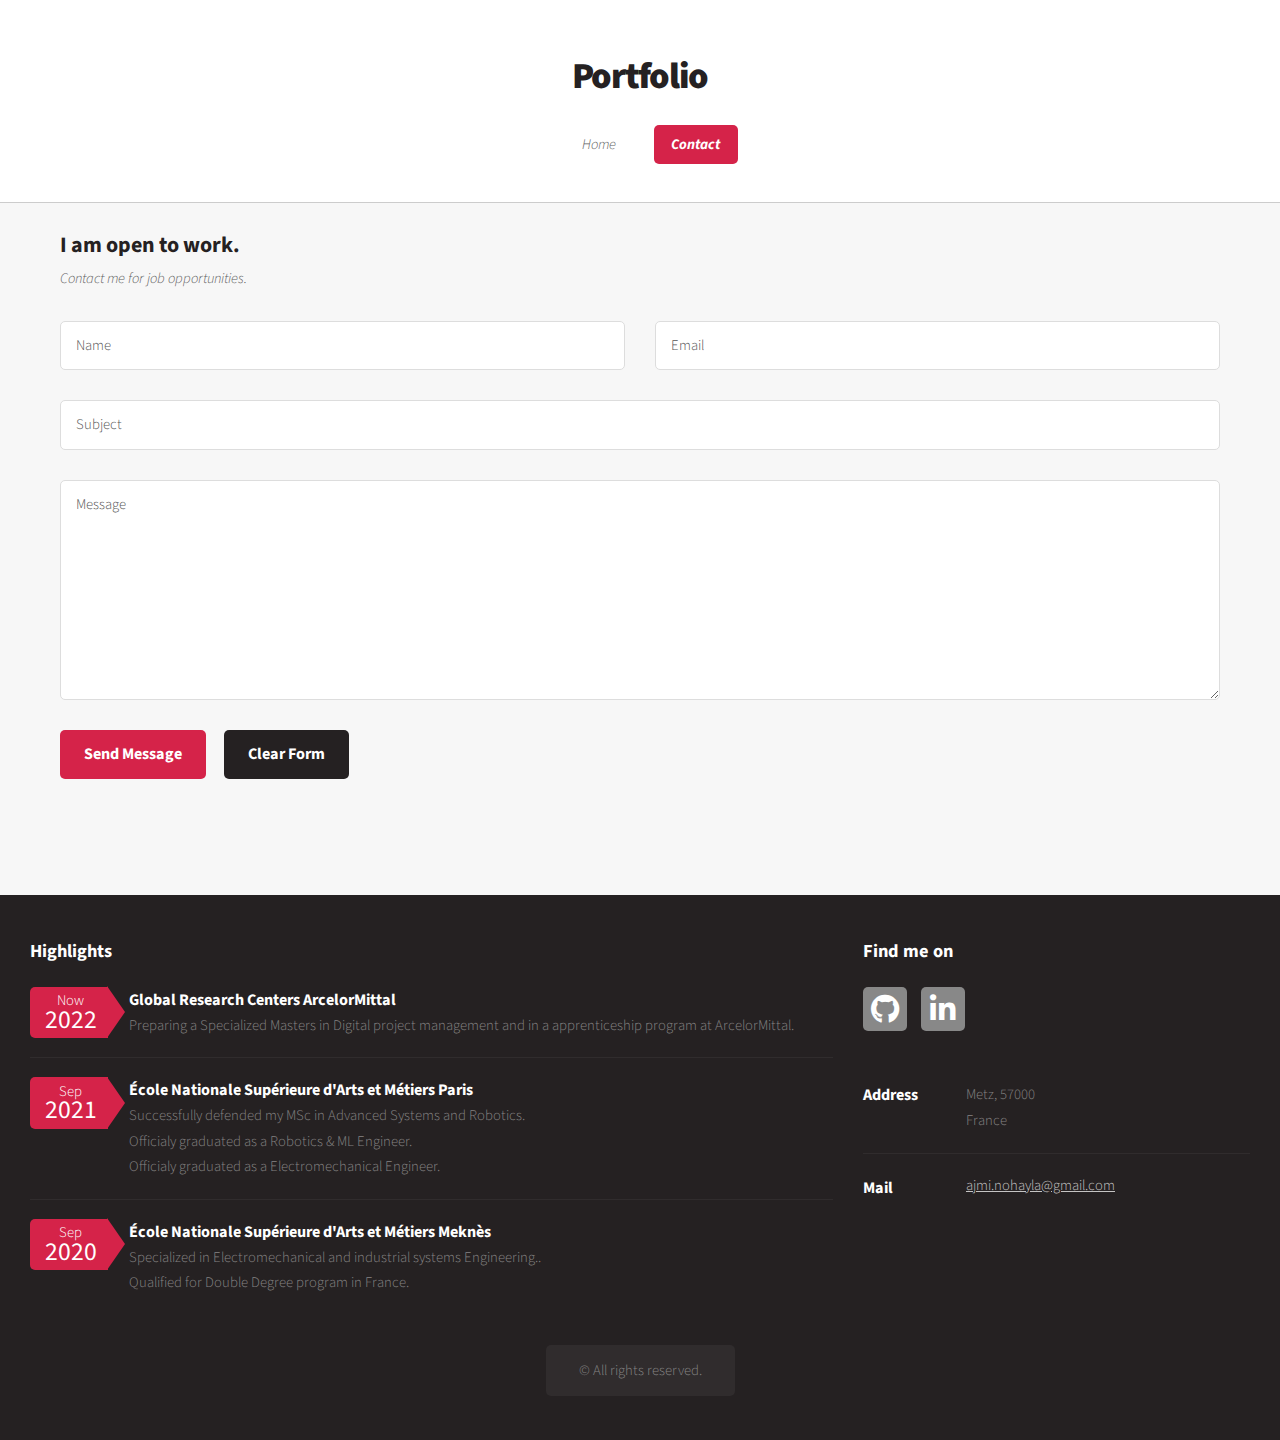
==== contact.html @ f8008d68 "Add files via upload" ====
<!DOCTYPE HTML>
<html>
	<head>
		<title>Contact</title>
		<link rel="shortcut icon" href="images/logo.png" />
		<meta charset="utf-8" />
		<meta name="viewport" content="width=device-width, initial-scale=1, user-scalable=no" />
		<link rel="stylesheet" href="assets/css/main.css" />
	</head>
	<body class="no-sidebar is-preload">
		<div id="page-wrapper">

			<!-- Header -->
				<section id="header">
					<!-- Logo -->
						<h1><a href="index.html">Portfolio</a></h1>
					<!-- Nav -->
						<nav id="nav">
							<ul>
								<li><a href="index.html">Home</a></li>
								<li class="current"><a href="contact.html">Contact</a></li>
							</ul>
						</nav>
				</section>

			<!-- Main -->
				<section id="main">
					<div class="container">
                        	<!-- Contact -->
                                <article id="contact" class="wrapper style4">
                                    <div class="container medium">
                                        <header>
                                            <h2>I am open to work.</h2>
                                            <p>Contact me for job opportunities.</p>
                                        </header>
                                        <div class="row">
                                            <div class="col-12">
                                                <form method="POST" action="https://formspree.io/f/xdobdozn" id="my-form">
                                                    <div class="row">
                                                        <div class="col-6 col-12-small">
                                                            <input type="text" name="name" id="name" placeholder="Name" />
                                                        </div>
                                                        <div class="col-6 col-12-small">
                                                            <input type="text" name="email" id="email" placeholder="Email" />
                                                        </div>
                                                        <div class="col-12">
                                                            <input type="text" name="subject" id="subject" placeholder="Subject" />
                                                        </div>
                                                        <div class="col-12">
                                                            <textarea name="message" id="message" placeholder="Message"></textarea>
                                                        </div>
                                                        <div class="col-12">
                                                            <ul class="actions">
                                                                <li><input type="submit" value="Send Message" /></li>
                                                                <li><input type="reset" value="Clear Form" class="alt" /></li>
                                                            </ul>
                                                        </div>
                                                    </div>
                                                </form>
                                            </div>
										</div>       
                                </article>
							<div id="status"></div>
					</div>
				</section>


<!-- Footer -->
				<section id="footer">
					<div class="container">
						<div class="row">
							<div class="col-8 col-12-medium">
								<section>
									<header>
										<h2>Highlights</h2>
									</header>
									<ul class="dates">
										<li>
											<span class="date">Now <strong>2022</strong></span>
											<h3><a href="https://corporate.arcelormittal.com/about/research-and-development">Global Research Centers ArcelorMittal</a></h3>
											<p>Preparing a Specialized Masters in Digital project management and in a apprenticeship program at ArcelorMittal.</p>
										</li>
										<li>
											<span class="date">Sep <strong>2021</strong></span>
											<h3><a href="https://artsetmetiers.fr/">École Nationale Supérieure d'Arts et Métiers Paris</a></h3>
											<p>Successfully defended my MSc in Advanced Systems and Robotics. <br />
												Officialy graduated as a Robotics & ML Engineer.<br />
												Officialy graduated as a Electromechanical Engineer.</p>
										</li>
										<li>
											<span class="date">Sep <strong>2020</strong></span>
											<h3><a href="http://www.ensam-umi.ac.ma/?page_id=4122">École Nationale Supérieure d'Arts et Métiers Meknès</a></h3>
											<p>Specialized in Electromechanical and industrial systems Engineering..<br />
												Qualified for Double Degree program in France.</p>
										</li>
									</ul>
								</section>
							</div>
							<div class="col-4 col-12-medium">
								<section>
									<header>
										<h2>Find me on</h2>
									</header>
									<ul class="social">
										<li><a href="https://github.com/nouhin" class="icon brands fa-github" ><span class="label">Github</span></a></li>
										<li><a href="https://www.linkedin.com/in/nohayla-ajmi/" class="icon brands fa-linkedin-in" ><span class="label">LinkedIn</span></a></li>
									</ul>
									<ul class="contact">
										<li>
											<h3>Address</h3>
											<p>
												Metz, 57000<br />
												France
											</p>
										</li>
										<li>
											<h3>Mail</h3>
											<p><a href="#">ajmi.nohayla@gmail.com</a></p>
										</li>
									</ul>
								</section>
							</div>
							<div class="col-12">

								<!-- Copyright -->
									<div id="copyright">
										<ul class="links">
											<li>&copy; All rights reserved.</li>
										</ul>
									</div>

							</div>
						</div>
					</div>
				</section>

		</div>

		<!-- Scripts -->
			<script src="assets/js/jquery.min.js"></script>
			<script src="assets/js/jquery.dropotron.min.js"></script>
			<script src="assets/js/browser.min.js"></script>
			<script src="assets/js/breakpoints.min.js"></script>
			<script src="assets/js/util.js"></script>
			<script src="assets/js/main.js"></script>

	</body>
</html>
---- assets/css/main.css ----
@import url("fontawesome-all.min.css");
@import url("https://fonts.googleapis.com/css?family=Source+Sans+Pro:300,400,700,900,300italic");

/*
	Dopetrope by HTML5 UP
	html5up.net | @ajlkn
	Free for personal and commercial use under the CCA 3.0 license (html5up.net/license)
*/

html, body, div, span, applet, object,
iframe, h1, h2, h3, h4, h5, h6, p, blockquote,
pre, a, abbr, acronym, address, big, cite,
code, del, dfn, em, img, ins, kbd, q, s, samp,
small, strike, strong, sub, sup, tt, var, b,
u, i, center, dl, dt, dd, ol, ul, li, fieldset,
form, label, legend, table, caption, tbody,
tfoot, thead, tr, th, td, article, aside,
canvas, details, embed, figure, figcaption,
footer, header, hgroup, menu, nav, output, ruby,
section, summary, time, mark, audio, video {
	margin: 0;
	padding: 0;
	border: 0;
	font-size: 100%;
	font: inherit;
	vertical-align: baseline;}

article, aside, details, figcaption, figure,
footer, header, hgroup, menu, nav, section {
	display: block;}

body {
	line-height: 1;
}

ol, ul {
	list-style: none;
}

blockquote, q {
	quotes: none;
}

	blockquote:before, blockquote:after, q:before, q:after {
		content: '';
		content: none;
	}

table {
	border-collapse: collapse;
	border-spacing: 0;
}

body {
	-webkit-text-size-adjust: none;
}

mark {
	background-color: transparent;
	color: inherit;
}

input::-moz-focus-inner {
	border: 0;
	padding: 0;
}

input, select, textarea {
	-moz-appearance: none;
	-webkit-appearance: none;
	-ms-appearance: none;
	appearance: none;
}

/* Basic */

	html {
		box-sizing: border-box;
	}

	*, *:before, *:after {
		box-sizing: inherit;
	}

	body {
		background: #252122;
		background-image: url("images/bg02.png");
	}

		body.is-preload *, body.is-preload *:before, body.is-preload *:after {
			-moz-animation: none !important;
			-webkit-animation: none !important;
			-ms-animation: none !important;
			animation: none !important;
			-moz-transition: none !important;
			-webkit-transition: none !important;
			-ms-transition: none !important;
			transition: none !important;
		}

	body, input, textarea, select {
		font-family: 'Source Sans Pro';
		font-weight: 300;
		color: #5d5d5d;
		font-size: 14pt;
		line-height: 1.75em;
	}

	strong, b {
		color: #252122;
		font-weight: 400;
	}

	i, em {
		font-style: italic;
	}

	sub {
		position: relative;
		top: 0.5em;
		font-size: 0.8em;
	}

	sup {
		position: relative;
		top: -0.5em;
		font-size: 0.8em;
	}

	blockquote {
		border-left: solid 0.75em #dddddd;
		padding: 1em 0 1em 1.5em;
		font-style: italic;
	}

	h1, h2, h3, h4, h5, h6 {
		color: #252122;
		font-weight: 700;
	}

	h1 a, h2 a, h3 a, h4 a, h5 a, h6 a {
		color: inherit;
		text-decoration: none;
	}

	h2 {
		font-size: 1.5em;
	}

	h3 {
		font-size: 1.35em;
	}

	a {
		color: #d52349;
		text-decoration: underline;
	}

		a:hover {
			text-decoration: none;
		}

	br.clear {
		clear: both;
	}

	hr {
		border: 0;
		border-top: solid 1px #dddddd;
		height: 1px;
		margin: 2em 0 2em 0;
	}

	p, ul, ol, dl, table {
		margin-bottom: 2em;
	}

/* Container */

	.container {
		margin: 0 auto;
		max-width: 100%;
		width: 70em;
	}

		@media screen and (max-width: 1680px) {

			.container {
				width: 70em;
			}

		}

		@media screen and (max-width: 1280px) {

			.container {
				width: calc(100% - 60px);
			}

		}

		@media screen and (max-width: 980px) {

			.container {
				width: calc(100% - 80px);
			}

		}

		@media screen and (max-width: 736px) {

			.container {
				width: calc(100% - 40px);
			}

		}

/* Row */

	.row {
		display: flex;
		flex-wrap: wrap;
		box-sizing: border-box;
		align-items: stretch;
	}

		.row > * {
			box-sizing: border-box;
		}

		.row.gtr-uniform > * > :last-child {
			margin-bottom: 0;
		}

		.row.aln-left {
			justify-content: flex-start;
		}

		.row.aln-center {
			justify-content: center;
		}

		.row.aln-right {
			justify-content: flex-end;
		}

		.row.aln-top {
			align-items: flex-start;
		}

		.row.aln-middle {
			align-items: center;
		}

		.row.aln-bottom {
			align-items: flex-end;
		}

		.row > .imp {
			order: -1;
		}

		.row > .col-1 {
			width: 8.33333%;
		}

		.row > .off-1 {
			margin-left: 8.33333%;
		}

		.row > .col-2 {
			width: 16.66667%;
		}

		.row > .off-2 {
			margin-left: 16.66667%;
		}

		.row > .col-3 {
			width: 25%;
		}

		.row > .off-3 {
			margin-left: 25%;
		}

		.row > .col-4 {
			width: 33.33333%;
		}

		.row > .off-4 {
			margin-left: 33.33333%;
		}

		.row > .col-5 {
			width: 41.66667%;
		}

		.row > .off-5 {
			margin-left: 41.66667%;
		}

		.row > .col-6 {
			width: 50%;
		}

		.row > .off-6 {
			margin-left: 50%;
		}

		.row > .col-7 {
			width: 58.33333%;
		}

		.row > .off-7 {
			margin-left: 58.33333%;
		}

		.row > .col-8 {
			width: 66.66667%;
		}

		.row > .off-8 {
			margin-left: 66.66667%;
		}

		.row > .col-9 {
			width: 75%;
		}

		.row > .off-9 {
			margin-left: 75%;
		}

		.row > .col-10 {
			width: 83.33333%;
		}

		.row > .off-10 {
			margin-left: 83.33333%;
		}

		.row > .col-11 {
			width: 91.66667%;
		}

		.row > .off-11 {
			margin-left: 91.66667%;
		}

		.row > .col-12 {
			width: 100%;
		}

		.row > .off-12 {
			margin-left: 100%;
		}

		.row.gtr-0 {
			margin-top: 0px;
			margin-left: 0px;
		}

			.row.gtr-0 > * {
				padding: 0px 0 0 0px;
			}

			.row.gtr-0.gtr-uniform {
				margin-top: 0px;
			}

				.row.gtr-0.gtr-uniform > * {
					padding-top: 0px;
				}

		.row.gtr-25 {
			margin-top: -12.5px;
			margin-left: -12.5px;
		}

			.row.gtr-25 > * {
				padding: 12.5px 0 0 12.5px;
			}

			.row.gtr-25.gtr-uniform {
				margin-top: -12.5px;
			}

				.row.gtr-25.gtr-uniform > * {
					padding-top: 12.5px;
				}

		.row.gtr-50 {
			margin-top: -25px;
			margin-left: -25px;
		}

			.row.gtr-50 > * {
				padding: 25px 0 0 25px;
			}

			.row.gtr-50.gtr-uniform {
				margin-top: -25px;
			}

				.row.gtr-50.gtr-uniform > * {
					padding-top: 25px;
				}

		.row {
			margin-top: -50px;
			margin-left: -50px;
		}

			.row > * {
				padding: 50px 0 0 50px;
			}

			.row.gtr-uniform {
				margin-top: -50px;
			}

				.row.gtr-uniform > * {
					padding-top: 50px;
				}

		.row.gtr-150 {
			margin-top: -75px;
			margin-left: -75px;
		}

			.row.gtr-150 > * {
				padding: 75px 0 0 75px;
			}

			.row.gtr-150.gtr-uniform {
				margin-top: -75px;
			}

				.row.gtr-150.gtr-uniform > * {
					padding-top: 75px;
				}

		.row.gtr-200 {
			margin-top: -100px;
			margin-left: -100px;
		}

			.row.gtr-200 > * {
				padding: 100px 0 0 100px;
			}

			.row.gtr-200.gtr-uniform {
				margin-top: -100px;
			}

				.row.gtr-200.gtr-uniform > * {
					padding-top: 100px;
				}

		@media screen and (max-width: 1680px) {

			.row {
				display: flex;
				flex-wrap: wrap;
				box-sizing: border-box;
				align-items: stretch;
			}

				.row > * {
					box-sizing: border-box;
				}

				.row.gtr-uniform > * > :last-child {
					margin-bottom: 0;
				}

				.row.aln-left {
					justify-content: flex-start;
				}

				.row.aln-center {
					justify-content: center;
				}

				.row.aln-right {
					justify-content: flex-end;
				}

				.row.aln-top {
					align-items: flex-start;
				}

				.row.aln-middle {
					align-items: center;
				}

				.row.aln-bottom {
					align-items: flex-end;
				}

				.row > .imp-xlarge {
					order: -1;
				}

				.row > .col-1-xlarge {
					width: 8.33333%;
				}

				.row > .off-1-xlarge {
					margin-left: 8.33333%;
				}

				.row > .col-2-xlarge {
					width: 16.66667%;
				}

				.row > .off-2-xlarge {
					margin-left: 16.66667%;
				}

				.row > .col-3-xlarge {
					width: 25%;
				}

				.row > .off-3-xlarge {
					margin-left: 25%;
				}

				.row > .col-4-xlarge {
					width: 33.33333%;
				}

				.row > .off-4-xlarge {
					margin-left: 33.33333%;
				}

				.row > .col-5-xlarge {
					width: 41.66667%;
				}

				.row > .off-5-xlarge {
					margin-left: 41.66667%;
				}

				.row > .col-6-xlarge {
					width: 50%;
				}

				.row > .off-6-xlarge {
					margin-left: 50%;
				}

				.row > .col-7-xlarge {
					width: 58.33333%;
				}

				.row > .off-7-xlarge {
					margin-left: 58.33333%;
				}

				.row > .col-8-xlarge {
					width: 66.66667%;
				}

				.row > .off-8-xlarge {
					margin-left: 66.66667%;
				}

				.row > .col-9-xlarge {
					width: 75%;
				}

				.row > .off-9-xlarge {
					margin-left: 75%;
				}

				.row > .col-10-xlarge {
					width: 83.33333%;
				}

				.row > .off-10-xlarge {
					margin-left: 83.33333%;
				}

				.row > .col-11-xlarge {
					width: 91.66667%;
				}

				.row > .off-11-xlarge {
					margin-left: 91.66667%;
				}

				.row > .col-12-xlarge {
					width: 100%;
				}

				.row > .off-12-xlarge {
					margin-left: 100%;
				}

				.row.gtr-0 {
					margin-top: 0px;
					margin-left: 0px;
				}

					.row.gtr-0 > * {
						padding: 0px 0 0 0px;
					}

					.row.gtr-0.gtr-uniform {
						margin-top: 0px;
					}

						.row.gtr-0.gtr-uniform > * {
							padding-top: 0px;
						}

				.row.gtr-25 {
					margin-top: -12.5px;
					margin-left: -12.5px;
				}

					.row.gtr-25 > * {
						padding: 12.5px 0 0 12.5px;
					}

					.row.gtr-25.gtr-uniform {
						margin-top: -12.5px;
					}

						.row.gtr-25.gtr-uniform > * {
							padding-top: 12.5px;
						}

				.row.gtr-50 {
					margin-top: -25px;
					margin-left: -25px;
				}

					.row.gtr-50 > * {
						padding: 25px 0 0 25px;
					}

					.row.gtr-50.gtr-uniform {
						margin-top: -25px;
					}

						.row.gtr-50.gtr-uniform > * {
							padding-top: 25px;
						}

				.row {
					margin-top: -50px;
					margin-left: -50px;
				}

					.row > * {
						padding: 50px 0 0 50px;
					}

					.row.gtr-uniform {
						margin-top: -50px;
					}

						.row.gtr-uniform > * {
							padding-top: 50px;
						}

				.row.gtr-150 {
					margin-top: -75px;
					margin-left: -75px;
				}

					.row.gtr-150 > * {
						padding: 75px 0 0 75px;
					}

					.row.gtr-150.gtr-uniform {
						margin-top: -75px;
					}

						.row.gtr-150.gtr-uniform > * {
							padding-top: 75px;
						}

				.row.gtr-200 {
					margin-top: -100px;
					margin-left: -100px;
				}

					.row.gtr-200 > * {
						padding: 100px 0 0 100px;
					}

					.row.gtr-200.gtr-uniform {
						margin-top: -100px;
					}

						.row.gtr-200.gtr-uniform > * {
							padding-top: 100px;
						}

		}

		@media screen and (max-width: 1280px) {

			.row {
				display: flex;
				flex-wrap: wrap;
				box-sizing: border-box;
				align-items: stretch;
			}

				.row > * {
					box-sizing: border-box;
				}

				.row.gtr-uniform > * > :last-child {
					margin-bottom: 0;
				}

				.row.aln-left {
					justify-content: flex-start;
				}

				.row.aln-center {
					justify-content: center;
				}

				.row.aln-right {
					justify-content: flex-end;
				}

				.row.aln-top {
					align-items: flex-start;
				}

				.row.aln-middle {
					align-items: center;
				}

				.row.aln-bottom {
					align-items: flex-end;
				}

				.row > .imp-large {
					order: -1;
				}

				.row > .col-1-large {
					width: 8.33333%;
				}

				.row > .off-1-large {
					margin-left: 8.33333%;
				}

				.row > .col-2-large {
					width: 16.66667%;
				}

				.row > .off-2-large {
					margin-left: 16.66667%;
				}

				.row > .col-3-large {
					width: 25%;
				}

				.row > .off-3-large {
					margin-left: 25%;
				}

				.row > .col-4-large {
					width: 33.33333%;
				}

				.row > .off-4-large {
					margin-left: 33.33333%;
				}

				.row > .col-5-large {
					width: 41.66667%;
				}

				.row > .off-5-large {
					margin-left: 41.66667%;
				}

				.row > .col-6-large {
					width: 50%;
				}

				.row > .off-6-large {
					margin-left: 50%;
				}

				.row > .col-7-large {
					width: 58.33333%;
				}

				.row > .off-7-large {
					margin-left: 58.33333%;
				}

				.row > .col-8-large {
					width: 66.66667%;
				}

				.row > .off-8-large {
					margin-left: 66.66667%;
				}

				.row > .col-9-large {
					width: 75%;
				}

				.row > .off-9-large {
					margin-left: 75%;
				}

				.row > .col-10-large {
					width: 83.33333%;
				}

				.row > .off-10-large {
					margin-left: 83.33333%;
				}

				.row > .col-11-large {
					width: 91.66667%;
				}

				.row > .off-11-large {
					margin-left: 91.66667%;
				}

				.row > .col-12-large {
					width: 100%;
				}

				.row > .off-12-large {
					margin-left: 100%;
				}

				.row.gtr-0 {
					margin-top: 0px;
					margin-left: 0px;
				}

					.row.gtr-0 > * {
						padding: 0px 0 0 0px;
					}

					.row.gtr-0.gtr-uniform {
						margin-top: 0px;
					}

						.row.gtr-0.gtr-uniform > * {
							padding-top: 0px;
						}

				.row.gtr-25 {
					margin-top: -7.5px;
					margin-left: -7.5px;
				}

					.row.gtr-25 > * {
						padding: 7.5px 0 0 7.5px;
					}

					.row.gtr-25.gtr-uniform {
						margin-top: -7.5px;
					}

						.row.gtr-25.gtr-uniform > * {
							padding-top: 7.5px;
						}

				.row.gtr-50 {
					margin-top: -15px;
					margin-left: -15px;
				}

					.row.gtr-50 > * {
						padding: 15px 0 0 15px;
					}

					.row.gtr-50.gtr-uniform {
						margin-top: -15px;
					}

						.row.gtr-50.gtr-uniform > * {
							padding-top: 15px;
						}

				.row {
					margin-top: -30px;
					margin-left: -30px;
				}

					.row > * {
						padding: 30px 0 0 30px;
					}

					.row.gtr-uniform {
						margin-top: -30px;
					}

						.row.gtr-uniform > * {
							padding-top: 30px;
						}

				.row.gtr-150 {
					margin-top: -45px;
					margin-left: -45px;
				}

					.row.gtr-150 > * {
						padding: 45px 0 0 45px;
					}

					.row.gtr-150.gtr-uniform {
						margin-top: -45px;
					}

						.row.gtr-150.gtr-uniform > * {
							padding-top: 45px;
						}

				.row.gtr-200 {
					margin-top: -60px;
					margin-left: -60px;
				}

					.row.gtr-200 > * {
						padding: 60px 0 0 60px;
					}

					.row.gtr-200.gtr-uniform {
						margin-top: -60px;
					}

						.row.gtr-200.gtr-uniform > * {
							padding-top: 60px;
						}

		}

		@media screen and (max-width: 980px) {

			.row {
				display: flex;
				flex-wrap: wrap;
				box-sizing: border-box;
				align-items: stretch;
			}

				.row > * {
					box-sizing: border-box;
				}

				.row.gtr-uniform > * > :last-child {
					margin-bottom: 0;
				}

				.row.aln-left {
					justify-content: flex-start;
				}

				.row.aln-center {
					justify-content: center;
				}

				.row.aln-right {
					justify-content: flex-end;
				}

				.row.aln-top {
					align-items: flex-start;
				}

				.row.aln-middle {
					align-items: center;
				}

				.row.aln-bottom {
					align-items: flex-end;
				}

				.row > .imp-medium {
					order: -1;
				}

				.row > .col-1-medium {
					width: 8.33333%;
				}

				.row > .off-1-medium {
					margin-left: 8.33333%;
				}

				.row > .col-2-medium {
					width: 16.66667%;
				}

				.row > .off-2-medium {
					margin-left: 16.66667%;
				}

				.row > .col-3-medium {
					width: 25%;
				}

				.row > .off-3-medium {
					margin-left: 25%;
				}

				.row > .col-4-medium {
					width: 33.33333%;
				}

				.row > .off-4-medium {
					margin-left: 33.33333%;
				}

				.row > .col-5-medium {
					width: 41.66667%;
				}

				.row > .off-5-medium {
					margin-left: 41.66667%;
				}

				.row > .col-6-medium {
					width: 50%;
				}

				.row > .off-6-medium {
					margin-left: 50%;
				}

				.row > .col-7-medium {
					width: 58.33333%;
				}

				.row > .off-7-medium {
					margin-left: 58.33333%;
				}

				.row > .col-8-medium {
					width: 66.66667%;
				}

				.row > .off-8-medium {
					margin-left: 66.66667%;
				}

				.row > .col-9-medium {
					width: 75%;
				}

				.row > .off-9-medium {
					margin-left: 75%;
				}

				.row > .col-10-medium {
					width: 83.33333%;
				}

				.row > .off-10-medium {
					margin-left: 83.33333%;
				}

				.row > .col-11-medium {
					width: 91.66667%;
				}

				.row > .off-11-medium {
					margin-left: 91.66667%;
				}

				.row > .col-12-medium {
					width: 100%;
				}

				.row > .off-12-medium {
					margin-left: 100%;
				}

				.row.gtr-0 {
					margin-top: 0px;
					margin-left: 0px;
				}

					.row.gtr-0 > * {
						padding: 0px 0 0 0px;
					}

					.row.gtr-0.gtr-uniform {
						margin-top: 0px;
					}

						.row.gtr-0.gtr-uniform > * {
							padding-top: 0px;
						}

				.row.gtr-25 {
					margin-top: -10px;
					margin-left: -10px;
				}

					.row.gtr-25 > * {
						padding: 10px 0 0 10px;
					}

					.row.gtr-25.gtr-uniform {
						margin-top: -10px;
					}

						.row.gtr-25.gtr-uniform > * {
							padding-top: 10px;
						}

				.row.gtr-50 {
					margin-top: -20px;
					margin-left: -20px;
				}

					.row.gtr-50 > * {
						padding: 20px 0 0 20px;
					}

					.row.gtr-50.gtr-uniform {
						margin-top: -20px;
					}

						.row.gtr-50.gtr-uniform > * {
							padding-top: 20px;
						}

				.row {
					margin-top: -40px;
					margin-left: -40px;
				}

					.row > * {
						padding: 40px 0 0 40px;
					}

					.row.gtr-uniform {
						margin-top: -40px;
					}

						.row.gtr-uniform > * {
							padding-top: 40px;
						}

				.row.gtr-150 {
					margin-top: -60px;
					margin-left: -60px;
				}

					.row.gtr-150 > * {
						padding: 60px 0 0 60px;
					}

					.row.gtr-150.gtr-uniform {
						margin-top: -60px;
					}

						.row.gtr-150.gtr-uniform > * {
							padding-top: 60px;
						}

				.row.gtr-200 {
					margin-top: -80px;
					margin-left: -80px;
				}

					.row.gtr-200 > * {
						padding: 80px 0 0 80px;
					}

					.row.gtr-200.gtr-uniform {
						margin-top: -80px;
					}

						.row.gtr-200.gtr-uniform > * {
							padding-top: 80px;
						}

		}

		@media screen and (max-width: 736px) {

			.row {
				display: flex;
				flex-wrap: wrap;
				box-sizing: border-box;
				align-items: stretch;
			}

				.row > * {
					box-sizing: border-box;
				}

				.row.gtr-uniform > * > :last-child {
					margin-bottom: 0;
				}

				.row.aln-left {
					justify-content: flex-start;
				}

				.row.aln-center {
					justify-content: center;
				}

				.row.aln-right {
					justify-content: flex-end;
				}

				.row.aln-top {
					align-items: flex-start;
				}

				.row.aln-middle {
					align-items: center;
				}

				.row.aln-bottom {
					align-items: flex-end;
				}

				.row > .imp-small {
					order: -1;
				}

				.row > .col-1-small {
					width: 8.33333%;
				}

				.row > .off-1-small {
					margin-left: 8.33333%;
				}

				.row > .col-2-small {
					width: 16.66667%;
				}

				.row > .off-2-small {
					margin-left: 16.66667%;
				}

				.row > .col-3-small {
					width: 25%;
				}

				.row > .off-3-small {
					margin-left: 25%;
				}

				.row > .col-4-small {
					width: 33.33333%;
				}

				.row > .off-4-small {
					margin-left: 33.33333%;
				}

				.row > .col-5-small {
					width: 41.66667%;
				}

				.row > .off-5-small {
					margin-left: 41.66667%;
				}

				.row > .col-6-small {
					width: 50%;
				}

				.row > .off-6-small {
					margin-left: 50%;
				}

				.row > .col-7-small {
					width: 58.33333%;
				}

				.row > .off-7-small {
					margin-left: 58.33333%;
				}

				.row > .col-8-small {
					width: 66.66667%;
				}

				.row > .off-8-small {
					margin-left: 66.66667%;
				}

				.row > .col-9-small {
					width: 75%;
				}

				.row > .off-9-small {
					margin-left: 75%;
				}

				.row > .col-10-small {
					width: 83.33333%;
				}

				.row > .off-10-small {
					margin-left: 83.33333%;
				}

				.row > .col-11-small {
					width: 91.66667%;
				}

				.row > .off-11-small {
					margin-left: 91.66667%;
				}

				.row > .col-12-small {
					width: 100%;
				}

				.row > .off-12-small {
					margin-left: 100%;
				}

				.row.gtr-0 {
					margin-top: 0px;
					margin-left: 0px;
				}

					.row.gtr-0 > * {
						padding: 0px 0 0 0px;
					}

					.row.gtr-0.gtr-uniform {
						margin-top: 0px;
					}

						.row.gtr-0.gtr-uniform > * {
							padding-top: 0px;
						}

				.row.gtr-25 {
					margin-top: -5px;
					margin-left: -5px;
				}

					.row.gtr-25 > * {
						padding: 5px 0 0 5px;
					}

					.row.gtr-25.gtr-uniform {
						margin-top: -5px;
					}

						.row.gtr-25.gtr-uniform > * {
							padding-top: 5px;
						}

				.row.gtr-50 {
					margin-top: -10px;
					margin-left: -10px;
				}

					.row.gtr-50 > * {
						padding: 10px 0 0 10px;
					}

					.row.gtr-50.gtr-uniform {
						margin-top: -10px;
					}

						.row.gtr-50.gtr-uniform > * {
							padding-top: 10px;
						}

				.row {
					margin-top: -20px;
					margin-left: -20px;
				}

					.row > * {
						padding: 20px 0 0 20px;
					}

					.row.gtr-uniform {
						margin-top: -20px;
					}

						.row.gtr-uniform > * {
							padding-top: 20px;
						}

				.row.gtr-150 {
					margin-top: -30px;
					margin-left: -30px;
				}

					.row.gtr-150 > * {
						padding: 30px 0 0 30px;
					}

					.row.gtr-150.gtr-uniform {
						margin-top: -30px;
					}

						.row.gtr-150.gtr-uniform > * {
							padding-top: 30px;
						}

				.row.gtr-200 {
					margin-top: -40px;
					margin-left: -40px;
				}

					.row.gtr-200 > * {
						padding: 40px 0 0 40px;
					}

					.row.gtr-200.gtr-uniform {
						margin-top: -40px;
					}

						.row.gtr-200.gtr-uniform > * {
							padding-top: 40px;
						}

		}

/* Form */

	form label {
		display: block;
		color: #252122;
		font-weight: 400;
		margin: 0 0 0.5em 0;
	}

	form input[type=text],
	form input[type=email],
	form input[type=password],
	form select,
	form textarea {
		-webkit-appearance: none;
		display: block;
		border: 0;
		padding: 0.75em 1em;
		font-size: 1em;
		border-radius: 5px;
		border: solid 1px #dddddd;
		background: #fff;
		width: 100%;
	}

		form input[type=text]:focus,
		form input[type=email]:focus,
		form input[type=password]:focus,
		form select:focus,
		form textarea:focus {
			box-shadow: inset 0px 0px 1px 1px #43bff0;
		}

	form textarea {
		height: 15em;
	}

	form ::-webkit-input-placeholder {
		color: #555 !important;
	}

	form :-moz-placeholder {
		color: #555 !important;
	}

	form ::-moz-placeholder {
		color: #555 !important;
	}

	form :-ms-input-placeholder {
		color: #555 !important;
	}

	form ::-moz-focus-inner {
		border: 0;
	}

/* Tables */

	table {
		width: 100%;
	}

		table tr {
			border-top: solid 1px #dddddd;
		}

			table tr:first-child {
				border-top: 0;
			}

		table td {
			padding: 0.5em 1em 0.5em 1em;
		}

		table th {
			text-align: left;
			padding: 0.5em 1em 0.5em 1em;
			font-weight: 700;
			margin: 0 0 1em 0;
		}

		table thead {
			border-bottom: solid 2px #dddddd;
		}

/* Section/Article */

	section, article {
		margin-bottom: 2.5em;
	}

		section > :last-child, section:last-child, article > :last-child, article:last-child {
			margin-bottom: 0;
		}

	header {
		margin: 0 0 1.5em 0;
	}

		header > p {
			display: block;
			font-style: italic;
			margin: 0.5em 0 0 0;
			padding-bottom: 0.5em;
		}

		header.major {
			position: relative;
			text-align: center;
			border-top: solid 1px #ccc;
			top: 1em;
			margin: 0 0 3em 0;
		}

			header.major h2 {
				background: #fff;
				position: relative;
				top: -0.65em;
				display: inline;
				margin: 0;
				padding: 0 1em 0 1em;
			}

	footer {
		margin: 2.25em 0 0 0;
	}

/* Box */

	.box {
		background: #ffffff;
		border-bottom: solid 1px #ccc;
		padding: 2.75em 1.75em 2.75em 1.75em;
	}

		.box .image.featured {
			position: relative;
			width: auto;
			left: 1.75em;
			top: 1.75em;
			margin: -4.5em 0 4.25em -3.5em;
		}

		.box.post header {
			padding-top: 1em;
			margin: 0 0 2em 0;
		}

		.box.post h2 {
			font-size: 2.5em;
			letter-spacing: -0.015em;
		}

		.box.post header > p {
			margin-top: 1.25em;
			font-size: 1.25em;
		}

		.box footer ul.actions {
			margin-bottom: 0;
		}

/* Button */

	input[type="button"],
	input[type="submit"],
	input[type="reset"],
	button,
	.button {
		-webkit-appearance: none;
		display: inline-block;
		text-decoration: none;
		cursor: pointer;
		border: 0;
		border-radius: 5px;
		background: #d52349;
		color: #fff !important;
		font-weight: 700;
		outline: 0;
		font-size: 1.1em;
		padding: 0.65em 1.5em 0.65em 1.5em;
		text-align: center;
		-moz-transition: background-color .25s ease-in-out;
		-webkit-transition: background-color .25s ease-in-out;
		-ms-transition: background-color .25s ease-in-out;
		transition: background-color .25s ease-in-out;
	}

		input[type="button"]:hover,
		input[type="submit"]:hover,
		input[type="reset"]:hover,
		button:hover,
		.button:hover {
			background: #e53359;
		}

		input[type="button"]:active,
		input[type="submit"]:active,
		input[type="reset"]:active,
		button:active,
		.button:active {
			background: #c51349;
		}

		input[type="button"].alt,
		input[type="submit"].alt,
		input[type="reset"].alt,
		button.alt,
		.button.alt {
			background: #252122;
		}

			input[type="button"].alt:hover,
			input[type="submit"].alt:hover,
			input[type="reset"].alt:hover,
			button.alt:hover,
			.button.alt:hover {
				background: #353132;
			}

			input[type="button"].alt:active,
			input[type="submit"].alt:active,
			input[type="reset"].alt:active,
			button.alt:active,
			.button.alt:active {
				background: #151112;
			}

		input[type="button"].icon:before,
		input[type="submit"].icon:before,
		input[type="reset"].icon:before,
		button.icon:before,
		.button.icon:before {
			opacity: 0.35;
			position: relative;
			top: 0.05em;
			margin-right: 0.75em;
		}

		input[type="button"].large,
		input[type="submit"].large,
		input[type="reset"].large,
		button.large,
		.button.large {
			font-size: 1.5em;
			padding: 0.75em 1.5em 0.75em 1.5em;
		}

/* Image */

	.image {
		display: inline-block;
		outline: 0;
	}

		.image img {
			display: block;
			width: 100%;
		}

		.image.centered {
			display: block;
			margin: 0 0 2em 0;
		}

			.image.centered img {
				margin: 0 auto;
				width: auto;
			}

		.image.featured {
			display: block;
			width: 100%;
			margin: 0 0 2em 0;
		}

		.image.left {
			float: left;
			margin: 0 2em 2em 0;
		}

/* List */

	ul {
		list-style: disc;
		padding-left: 1em;
	}

		ul li {
			padding-left: 0.5em;
		}

	ol {
		list-style: decimal;
		padding-left: 1.25em;
	}

		ol li {
			padding-left: 0.25em;
		}

/* Actions */

	ul.actions {
		list-style: none;
		padding-left: 0;
	}

		ul.actions li {
			display: inline-block;
			margin-left: 1em;
			padding-left: 0;
		}

			ul.actions li:first-child {
				margin-left: 0;
			}

/* Links */

	ul.links {
		list-style: none;
		padding-left: 0;
	}

		ul.links li {
			display: inline-block;
			border-left: solid 1px rgba(255, 255, 255, 0.05);
			padding: 0 0 0 1em;
			margin: 0 0 0 1em;
		}

			ul.links li:first-child {
				border-left: 0;
				padding-left: 0;
				margin-left: 0;
			}

/* Contact */

	ul.contact {
		list-style: none;
		padding-left: 0;
	}

		ul.contact li {
			position: relative;
			border-top: solid 1px #ddd;
			padding: 1.3em 0 1.3em 7em;
		}

			ul.contact li h3 {
				position: absolute;
				left: 0;
				top: 1.3em;
				font-size: 1.1em;
			}

			ul.contact li p {
				margin: 0;
			}

			ul.contact li:first-child {
				padding-top: 0;
				border-top: 0;
			}

				ul.contact li:first-child h3 {
					top: 0;
				}

/* Dates */

	ul.dates {
		list-style: none;
		padding-left: 0;
	}

		ul.dates li {
			position: relative;
			border-top: solid 1px #ddd;
			padding: 1.3em 0 1.3em 6.75em;
		}

		ul.dates .date {
			display: block;
			position: absolute;
			left: 0;
			top: 1.3em;
			background-color: #d52349;
			height: 3.5em;
			text-align: center;
			color: #fff;
			line-height: 1em;
			border-top-left-radius: 5px;
			border-bottom-left-radius: 5px;
			padding: 0.5em 0.75em 0 1em;
		}

			ul.dates .date:after {
				content: '';
				position: absolute;
				bottom: 0;
				right: -1.2em;
				border-left: solid 1.25em #d52349;
				border-top: solid 1.8em transparent;
				border-bottom: solid 1.8em transparent;
			}

			ul.dates .date strong {
				display: block;
				font-size: 1.75em;
				padding-top: 0.15em;
			}

		ul.dates h3 {
			font-size: 1.1em;
		}

		ul.dates p {
			margin: 0;
		}

		ul.dates li:first-child {
			border-top: 0;
			padding-top: 0;
		}

			ul.dates li:first-child .date {
				top: 0;
			}

/* Divided */

	ul.divided {
		list-style: none;
		padding-left: 0;
	}

		ul.divided li {
			border-top: solid 1px #ddd;
			padding: 1em 0 1em 0;
		}

			ul.divided li:first-child {
				border-top: 0;
				padding-top: 0;
			}

/* Social */

	ul.social {
		list-style: none;
		padding-left: 0;
		overflow: hidden;
		cursor: default;
		margin: 0 0 3.25em 0;
	}

		ul.social li {
			display: inline-block;
			padding-left: 0;
			margin-left: 0.75em;
		}

			ul.social li:first-child {
				margin-left: 0;
			}

			ul.social li a {
				display: inline-block;
				width: 3em;
				height: 3em;
				text-align: center;
				border-radius: 5px;
				background: #888;
				-moz-transition: background-color .25s ease-in-out;
				-webkit-transition: background-color .25s ease-in-out;
				-ms-transition: background-color .25s ease-in-out;
				transition: background-color .25s ease-in-out;
			}

				ul.social li a:before {
					color: #fff;
					font-size: 2em;
					line-height: 1.5em;
				}

				ul.social li a.fa-facebook {
					background: #3c5a98;
				}

					ul.social li a.fa-facebook:hover {
						background: #4c6aa8;
					}

				ul.social li a.fa-twitter {
					background: #2daae4;
				}

					ul.social li a.fa-twitter:hover {
						background: #3dbaf4;
					}

				ul.social li a.fa-dribbble {
					background: #c4376b;
				}

					ul.social li a.fa-dribbble:hover {
						background: #d4477b;
					}

				ul.social li a.fa-linkedin {
					background: #006599;
				}

					ul.social li a.fa-linkedin:hover {
						background: #1075a9;
					}

				ul.social li a.fa-tumblr {
					background: #2b4661;
				}

					ul.social li a.fa-tumblr:hover {
						background: #3b5671;
					}

				ul.social li a.fa-google-plus {
					background: #da2713;
				}

					ul.social li a.fa-google-plus:hover {
						background: #ea3723;
					}

/* Icons */

	.icon {
		text-decoration: none;
		position: relative;
		text-decoration: none;
	}

		.icon:before {
			-moz-osx-font-smoothing: grayscale;
			-webkit-font-smoothing: antialiased;
			display: inline-block;
			font-style: normal;
			font-variant: normal;
			text-rendering: auto;
			line-height: 1;
			text-transform: none !important;
			font-family: 'Font Awesome 5 Free';
			font-weight: 400;
		}

		.icon.solid:before {
			font-weight: 900;
		}

		.icon.brands:before {
			font-family: 'Font Awesome 5 Brands';
		}

		.icon:before {
			line-height: inherit;
		}

		.icon > .label {
			display: none;
		}

		.icon.featured {
			position: relative;
			display: inline-block;
			background-color: #d52349;
			width: 9em;
			padding: 1.75em 0 0.75em 0;
			border-top-left-radius: 5px;
			border-top-right-radius: 5px;
			margin: 0 0 4.5em 0;
			cursor: default;
		}

			.icon.featured:before {
				font-size: 4.5em;
				line-height: 1em;
				color: #fff;
			}

			.icon.featured:after {
				content: '';
				position: absolute;
				bottom: -1.95em;
				left: 0;
				border-top: solid 2em #d52349;
				border-left: solid 4.5em transparent;
				border-right: solid 4.5em transparent;
			}

			.icon.featured.alt {
				background-color: #252122;
			}

				.icon.featured.alt:after {
					border-top-color: #252122;
				}

			.icon.featured.alt2 {
				background-color: #827a7c;
			}

				.icon.featured.alt2:after {
					border-top-color: #827a7c;
				}

/* Page Wrapper */

	#page-wrapper > section {
		margin-bottom: 0;
	}

/* Header */

	#header {
		position: relative;
		background: #ffffff;
		border-bottom: solid 1px #ccc;
		padding: 5em 0 4em 0;
		text-align: center;
	}

		#header h1 {
			color: #252122;
			font-weight: 900;
			font-size: 2.5em;
			letter-spacing: -0.035em;
			line-height: 1;
		}

/* Nav */

	#nav {
		margin: 2.5em 0 0 0;
	}

		#nav > ul {
			margin: 0;
		}

			#nav > ul > li {
				display: inline-block;
				font-style: italic;
				margin: 0 0.35em 0 0.35em;
			}

				#nav > ul > li > ul {
					display: none;
				}

				#nav > ul > li > a {
					border-radius: 5px;
					color: #5d5d5d;
					text-decoration: none;
					padding: 0.6em 1.2em 0.6em 1.2em;
					-moz-transition: background-color .25s ease-in-out;
					-webkit-transition: background-color .25s ease-in-out;
					-ms-transition: background-color .25s ease-in-out;
					transition: background-color .25s ease-in-out;
					outline: 0;
				}

				#nav > ul > li:hover > a, #nav > ul > li.active > a {
					background: #f3f3f3;
				}

				#nav > ul > li.current > a {
					background: #d52349;
					color: #fff !important;
					font-weight: 700;
				}

	.dropotron {
		border-radius: 5px;
		background-color: #252122;
		background-color: rgba(34, 30, 31, 0.98);
		padding: 1.25em 1.5em 1.25em 1.5em;
		font-style: italic;
		min-width: 13em;
		box-shadow: 0px 8px 15px 0px rgba(0, 0, 0, 0.5);
		text-align: left;
		margin-top: -1.25em;
		margin-left: -1px;
		list-style: none;
	}

		.dropotron a, .dropotron span {
			color: #aaa;
			text-decoration: none;
			-moz-transition: color .25s ease-in-out;
			-webkit-transition: color .25s ease-in-out;
			-ms-transition: color .25s ease-in-out;
			transition: color .25s ease-in-out;
		}

		.dropotron li {
			padding: 0.25em 0 0.25em 0;
		}

			.dropotron li:hover > a, .dropotron li:hover > span {
				color: #fff;
			}

		.dropotron.level-0 {
			margin-top: 2em;
		}

			.dropotron.level-0:before {
				content: '';
				display: block;
				position: absolute;
				left: 50%;
				margin-left: -10px;
				top: -9px;
				border-left: solid 10px transparent;
				border-right: solid 10px transparent;
				border-bottom: solid 10px #252122;
				border-bottom-color: rgba(34, 30, 31, 0.98);
			}

/* Banner */

	#banner {
		background: #293241 url("../../images/pic01.png");
		background-position: center center;
		background-size: auto 100%;
		background-repeat: no-repeat;
		text-align: right;
		position: relative;
		padding: 9em 0;
		margin: 4em 0 0 0;
	}

		#banner header {
			background-color: rgba(34, 30, 31, 0.98);
			display: inline-block;
			padding: 2em 5em;
			border-radius: 5px;
		}

			#banner header h2 {
				color: #fff;
				font-weight: 700;
				text-align: left;
				font-size: 2.5em;
				margin: 0 0 0.65em 0;
			}

			#banner header p {
				color: #B0B6B2;
				padding: 0;
				font-style: normal;
				text-align: left;
				margin: 0;
				font-size: 1.5em;
			}

/* Intro */

	#intro {
		text-align: center;
		overflow: hidden;
	}

		#intro section {
			margin: 3em 0;
			padding: 2.5em 0;
		}

		#intro h2 {
			font-size: 1.75em;
		}

		#intro p {
			margin: 0;
		}

		#intro .middle {
			position: relative;
			z-index: 1;
		}

			#intro .middle:before {
				content: '';
				width: 32px;
				height: 100%;
				position: absolute;
				left: -24px;
				top: 0;
				display: block;
				z-index: -1;
				box-shadow: 32px 0 0 0 #fff, 0 -32px 0 0 #fff, 0 32px 0 0 #fff, 32px 32px 0 0 #fff, 32px -32px 0 0 #fff, 0 0 32px 0 rgba(0, 0, 0, 0.15);
			}

			#intro .middle:after {
				content: '';
				width: 32px;
				height: 100%;
				position: absolute;
				right: -24px;
				top: 0;
				display: block;
				z-index: -1;
				box-shadow: -32px 0 0 0 #fff, 0 -32px 0 0 #fff, 0 32px 0 0 #fff, -32px 32px 0 0 #fff, -32px -32px 0 0 #fff, 0 0 32px 0 rgba(0, 0, 0, 0.15);
			}

		#intro .button {
			min-width: 12em;
		}

		#intro footer {
			margin: 0;
		}

/* Main */

	#main {
		position: relative;
		background: #f7f7f7 url("images/bg02.png");
		padding: 4em 0 4em 0;
	}

		#main:before {
			content: '';
			position: absolute;
			top: 0;
			left: 0;
			width: 100%;
			background: url("images/bg01.png");
			background-size: 100% 100%;
			z-index: 0;
			opacity: 0.1;
		}

		#main .major h2 {
			background: #f7f7f7 url("images/bg02.png");
		}

/* Footer */

	#footer {
		position: relative;
		color: #858484;
		padding: 4em 0;
	}

		#footer:before {
			content: '';
			position: absolute;
			top: 0;
			left: 0;
			width: 100%;
			background: url("images/bg01.png");
			background-size: 100% 100%;
			z-index: 0;
			opacity: 0.5;
		}

		#footer a {
			color: #c5c4c4;
		}

		#footer h2, #footer h3, #footer h4, #footer h5, #footer h6, #footer strong, #footer b {
			color: #fff;
		}

			#footer h2 a, #footer h3 a, #footer h4 a, #footer h5 a, #footer h6 a, #footer strong a, #footer b a {
				color: inherit;
			}

		#footer ul.contact li,
		#footer ul.dates li,
		#footer ul.divided li {
			border-top-color: #353434;
			border-top-color: rgba(255, 255, 255, 0.05);
		}

		#footer header {
			margin: 0 0 3em 0;
		}

			#footer header h2 {
				font-size: 1.75em;
			}

/* Copyright */

	#copyright {
		text-align: center;
		margin: 3em 0 2em 0;
	}

		#copyright ul.links {
			display: inline-block;
			background: #2C2929;
			background: rgba(255, 255, 255, 0.05);
			border-radius: 5px;
			margin: 0;
			padding: 0.85em 2.25em 0.85em 2.25em;
		}

/* XLarge */

	@media screen and (max-width: 1680px) {

		/* Basic */

			body, input, textarea, select {
				font-size: 12pt;
			}

	}

/* Large */

	@media screen and (max-width: 1280px) {

		/* Basic */

			body, input, textarea, select {
				font-size: 11pt;
			}

		/* Section/Article */

			header.major {
				margin: 0.75em 0 2.5em 0;
			}

				header.major h2 {
					padding: 0 1em 0 1em;
				}

		/* Social */

			ul.social li {
				margin: 0 0 0.25em 0.75em;
			}

		/* Header */

			#header {
				padding: 4em 0 3em 0;
			}

		/* Banner */

			#banner {
				padding: 6em 0;
				margin: 3em 0 0 0;
			}

		/* Intro */

			#intro {
				padding: 0;
			}

				#intro section {
					padding: 1em 2em;
				}

				#intro .middle:before {
					left: -12px;
				}

				#intro .middle:after {
					right: -12px;
				}

		/* Main */

			#main {
				padding: 30px 0;
			}

		/* Footer */

			#footer {
				padding: 3em 0;
			}

				#footer:before {
					height: 2.5em;
				}

				#footer header {
					margin: 0 0 1.5em 0;
				}

					#footer header h2 {
						font-size: 1.25em;
					}

		/* Copyright */

			#copyright {
				margin: 0;
			}

	}

/* Medium */

	#navPanel, #titleBar {
		display: none;
	}

	@media screen and (max-width: 980px) {

		/* Basic */

			html, body {
				overflow-x: hidden;
			}

		/* Box */

			.box footer ul.actions li {
				margin: 1em 0 0 0;
				display: block;
			}

				.box footer ul.actions li .button {
					width: 100%;
				}

				.box footer ul.actions li:first-child {
					margin-top: 0;
				}

		/* Header */

			#header {
				padding: 3.5em 0 3em 0;
			}

		/* Nav */

			#nav {
				display: none;
			}

		/* Intro */

			#intro {
				padding: 3em 0 0 0;
			}

				#intro section {
					position: relative;
					border-top: solid 1px #dfdfdf;
					margin: 0;
					padding: 40px 0 0 0;
				}

					#intro section.first {
						border-top: 0;
						padding-top: 0;
					}

					#intro section p {
						margin: 0;
					}

				#intro .middle:before, #intro .middle:after {
					display: none;
				}

				#intro footer {
					padding: 3em 0 0 0;
				}

					#intro footer ul.actions {
						margin-bottom: 0;
					}

		/* Main */

			#main {
				padding: 40px 0;
			}

		/* Copyright */

			#copyright ul.links {
				display: block;
			}

		/* Nav */

			#page-wrapper {
				-moz-backface-visibility: hidden;
				-webkit-backface-visibility: hidden;
				-ms-backface-visibility: hidden;
				backface-visibility: hidden;
				-moz-transition: -moz-transform 0.5s ease;
				-webkit-transition: -webkit-transform 0.5s ease;
				-ms-transition: -ms-transform 0.5s ease;
				transition: transform 0.5s ease;
				padding-bottom: 1px;
			}

			#titleBar {
				-moz-backface-visibility: hidden;
				-webkit-backface-visibility: hidden;
				-ms-backface-visibility: hidden;
				backface-visibility: hidden;
				-moz-transition: -moz-transform 0.5s ease;
				-webkit-transition: -webkit-transform 0.5s ease;
				-ms-transition: -ms-transform 0.5s ease;
				transition: transform 0.5s ease;
				display: block;
				height: 44px;
				left: 0;
				position: fixed;
				top: 0;
				width: 100%;
				z-index: 10001;
				background: none;
			}

				#titleBar .toggle {
					text-decoration: none;
					width: 80px;
					height: 60px;
				}

					#titleBar .toggle:before {
						-moz-osx-font-smoothing: grayscale;
						-webkit-font-smoothing: antialiased;
						display: inline-block;
						font-style: normal;
						font-variant: normal;
						text-rendering: auto;
						line-height: 1;
						text-transform: none !important;
						font-family: 'Font Awesome 5 Free';
						font-weight: 900;
					}

					#titleBar .toggle:before {
						content: '\f0c9';
						display: block;
						position: absolute;
						left: 10px;
						top: 10px;
						width: 50px;
						height: 40px;
						line-height: 40px;
						font-size: 18px;
						color: #fff;
						text-align: center;
						background: rgba(150, 150, 150, 0.75);
						border-radius: 5px;
					}

					#titleBar .toggle:active:before {
						background-color: #969696;
					}

			#navPanel {
				-moz-backface-visibility: hidden;
				-webkit-backface-visibility: hidden;
				-ms-backface-visibility: hidden;
				backface-visibility: hidden;
				-moz-transform: translateX(-275px);
				-webkit-transform: translateX(-275px);
				-ms-transform: translateX(-275px);
				transform: translateX(-275px);
				-moz-transition: -moz-transform 0.5s ease;
				-webkit-transition: -webkit-transform 0.5s ease;
				-ms-transition: -ms-transform 0.5s ease;
				transition: transform 0.5s ease;
				display: block;
				height: 100%;
				left: 0;
				overflow-y: auto;
				position: fixed;
				top: 0;
				width: 275px;
				z-index: 10002;
				color: #858484;
				background-image: url("images/bg02.png");
				box-shadow: inset -3px 0px 5px 0px rgba(0, 0, 0, 0.35);
			}

				#navPanel .link {
					display: block;
					color: #888;
					text-decoration: none;
					height: 44px;
					line-height: 44px;
					border-top: solid 1px rgba(255, 255, 255, 0.05);
					padding: 0 1em 0 1em;
					font-style: italic;
				}

					#navPanel .link:first-child {
						border-top: 0;
					}

				#navPanel .indent-1 {
					display: inline-block;
					width: 1em;
				}

				#navPanel .indent-2 {
					display: inline-block;
					width: 2em;
				}

				#navPanel .indent-3 {
					display: inline-block;
					width: 3em;
				}

				#navPanel .indent-4 {
					display: inline-block;
					width: 4em;
				}

				#navPanel .indent-5 {
					display: inline-block;
					width: 5em;
				}

				#navPanel .depth-0 {
					color: #fff;
				}

			body.navPanel-visible #page-wrapper {
				-moz-transform: translateX(275px);
				-webkit-transform: translateX(275px);
				-ms-transform: translateX(275px);
				transform: translateX(275px);
			}

			body.navPanel-visible #titleBar {
				-moz-transform: translateX(275px);
				-webkit-transform: translateX(275px);
				-ms-transform: translateX(275px);
				transform: translateX(275px);
			}

			body.navPanel-visible #navPanel {
				-moz-transform: translateX(0);
				-webkit-transform: translateX(0);
				-ms-transform: translateX(0);
				transform: translateX(0);
			}

	}

/* Small */

	@media screen and (max-width: 736px) {

		/* Basic */

			body, input, textarea, select {
				font-size: 11pt;
			}

			h2, h3, h4, h5, h6 {
				font-size: 1.25em;
			}

		/* Button */

			input[type="button"].large,
			input[type="submit"].large,
			input[type="reset"].large,
			button.large,
			.button.large {
				font-size: 1.1em;
				padding: 0.65em 1.5em 0.65em 1.5em;
			}

		/* Actions */

			ul.actions li {
				margin: 1em 0 0 0;
				display: block;
			}

				ul.actions li .button {
					width: 100%;
				}

				ul.actions li:first-child {
					margin-top: 0;
				}

		/* Section/Article */

			section, article {
				margin-bottom: 20px;
			}

			header {
				margin: 0 0 1em 0;
			}

			footer {
				margin: 2em 0 0 0;
			}

		/* Box */

			.box {
				padding: 25px 15px 20px 15px;
			}

				.box .image.featured {
					left: 15px;
					top: 15px;
					margin: -40px 0 40px -30px;
				}

				.box.post header {
					padding-top: 0;
					margin: 0 0 1em 0;
				}

				.box.post h2 {
					font-size: 1.5em;
					line-height: 1.5em;
				}

				.box.post header > p {
					margin-top: 0;
					font-size: 1em;
				}

		/* Divided */

			ul.divided li {
				padding: 0.5em 0 0.5em 0;
			}

		/* Contact */

			ul.contact li {
				padding: 0.8em 0 0.8em 7em;
			}

				ul.contact li h3 {
					top: 0.8em;
				}

		/* Dates */

			ul.dates li {
				padding-left: 6em;
			}

			ul.dates h3 {
				margin: 0 0 0.5em 0;
			}

		/* Links */

			ul.links li {
				display: block;
				padding: 0.25em 0 0 0;
				margin: 0.25em 0 0 0;
				border-left: 0;
			}

				ul.links li:first-child {
					padding-top: 0;
					margin-top: 0;
				}

		/* Social */

			ul.social li {
				margin: 0 0.5em 0.75em 0;
			}

		/* Icons */

			.icon.featured {
				width: 8em;
				margin: 0 0 3em 0;
			}

				.icon.featured:after {
					border-left: solid 4em transparent;
					border-right: solid 4em transparent;
				}

		/* Header */

			#header {
				text-align: center;
				padding: 2em 0;
			}

				#header h1 {
					color: #252122;
					font-weight: 900;
					font-size: 1.75em;
					letter-spacing: -0.035em;
				}

		/* Intro */

			#intro {
				padding: 2em 0 0 0;
			}

				#intro section {
					padding: 40px 0 0 0;
					margin: 20px 0 0 0;
				}

				#intro h2 {
					font-size: 1.25em;
				}

		/* Banner */

			#banner {
				padding: 6em 0;
				margin: 2em 0 0 0;
			}

				#banner header {
					padding: 1.5em 1em 1.5em 1em;
					display: block;
					border-radius: 0;
				}

					#banner header h2 {
						font-size: 1.5em;
						line-height: 1.5em;
						margin: 0 0 0.25em 0;
					}

					#banner header p {
						font-size: 1.2em;
					}

		/* Main */

			#main {
				padding: 20px 0;
			}

		/* Footer */

			#footer {
				padding: 40px 0 20px 0;
			}

	}
	#status{
		width: :90%;
		max-width: 500px;
		text-align: center;
		padding: 10px;
		margin: 0 auto;
		border-radius: 8px;
	}
	#status.success{
		background-color: rgba(211, 250, 153) ;
		animation: status 4s ease forwards;
	}
	#status.error{
		background-color: rgba(250, 129, 92) ;
		color:white;
		animation: status 4s ease forwards;
	}
	@keyframes status{
		0%{
			opacity: 1;
			pointer-events: all;
		}
		90%{
			opacity: 1;
			pointer-events: all;
		}
		100%{
			opacity: 0;
			pointer-events: none;
		}
	}
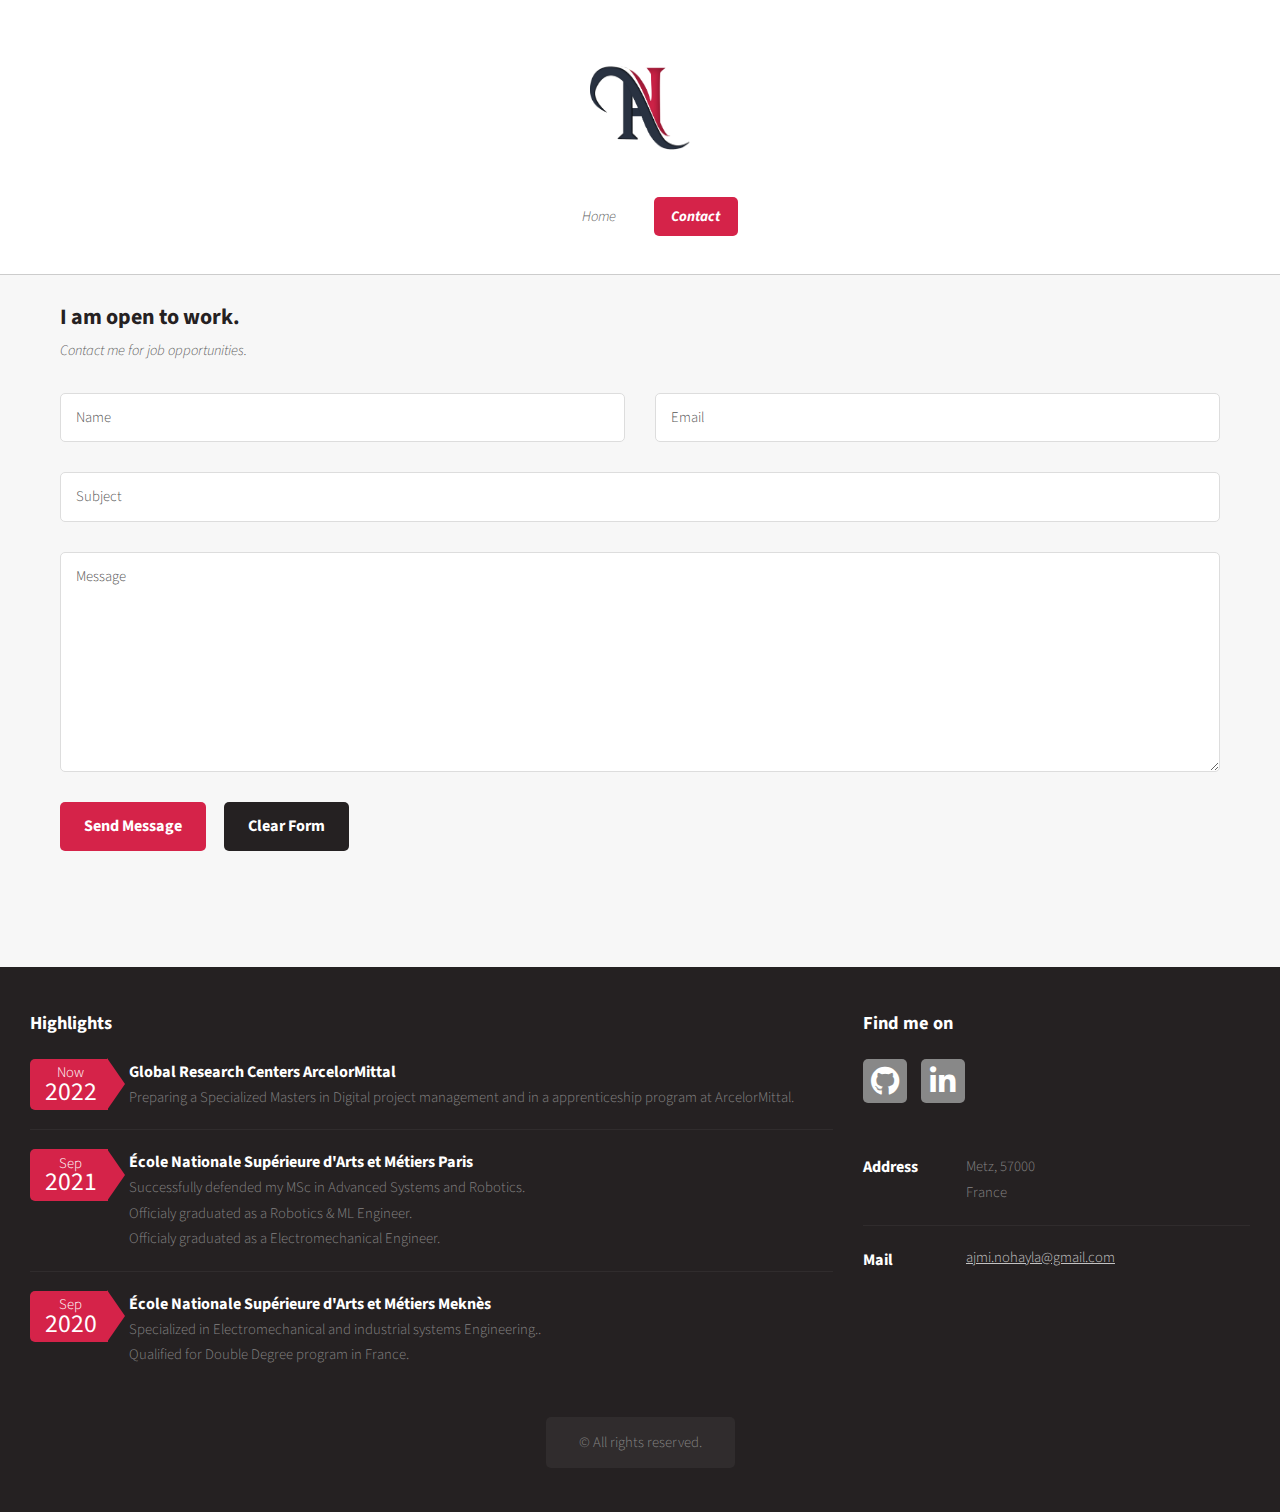
==== commit 186af422: "Update" ====
--- a/contact.html
+++ b/contact.html
@@ -13,7 +13,8 @@
 			<!-- Header -->
 				<section id="header">
 					<!-- Logo -->
-						<h1><a href="index.html">Portfolio</a></h1>
+						<!-- <h1><a href="index.html">Portfolio</a></h1> -->
+						<a href="index.html"><a href="index.html"><img src="images\logo.png" /></a></a>
 					<!-- Nav -->
 						<nav id="nav">
 							<ul>
--- a/assets/css/main.css
+++ b/assets/css/main.css
@@ -1561,6 +1561,11 @@
 				margin: 0;
 				padding: 0 1em 0 1em;
 			}
+			header.major img {
+				float: left;   
+				width: 20px;
+				height: 20px;
+			   }
 
 	footer {
 		margin: 2.25em 0 0 0;
@@ -2072,12 +2077,18 @@
 		text-align: center;
 	}
 
-		#header h1 {
+		/* #header h1 {
 			color: #252122;
 			font-weight: 900;
 			font-size: 2.5em;
 			letter-spacing: -0.035em;
 			line-height: 1;
+		} */
+
+		#header img{
+			position: relative;
+			width: 100px;
+			height: 100px;
 		}
 
 /* Nav */
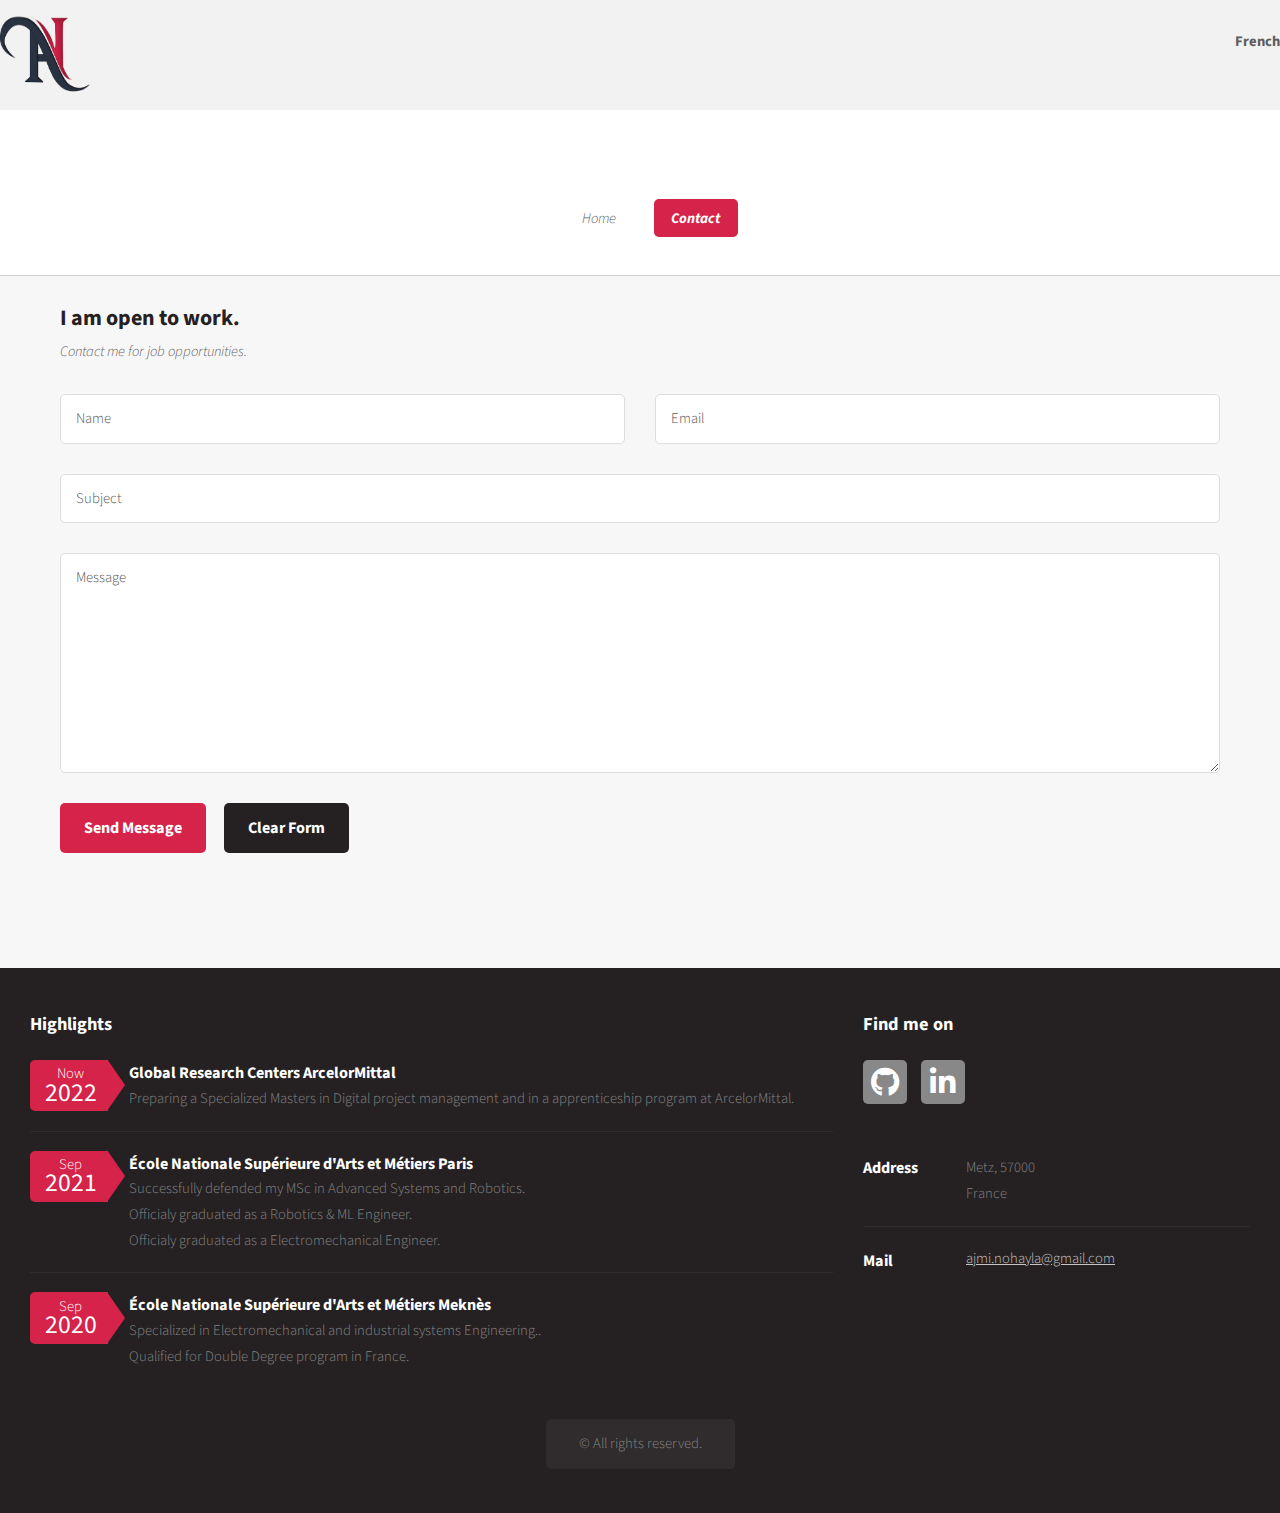
==== commit 2a68d6e7: "update" ====
--- a/contact.html
+++ b/contact.html
@@ -9,16 +9,36 @@
 	</head>
 	<body class="no-sidebar is-preload">
 		<div id="page-wrapper">
+			<section id="upper">
+				<header>
+				<nav>
+				<!-- Logo -->
+					<!-- <h1><a href="index.html">Portfolio</a></h1> -->
+					<!-- <img src="images\logo.png" /> -->
+					<img class="mylogo" src="images\logo.png" alt="">
+					<div class="lang-menu">
+						<div class="selected-lang-fr">
+							French
+						</div>
+						<ul>
+							<li>
+								<a href="index-en.html" class="en">English</a>
+							</li>
+						</ul>					
+					</div>
+				</nav>
+			</header>
+			</section> 
 
 			<!-- Header -->
 				<section id="header">
 					<!-- Logo -->
 						<!-- <h1><a href="index.html">Portfolio</a></h1> -->
-						<a href="index.html"><a href="index.html"><img src="images\logo.png" /></a></a>
+						<!-- <a href="index-en.html"><a href="index-en.html"><img src="images\logo.png" /></a></a> -->
 					<!-- Nav -->
 						<nav id="nav">
 							<ul>
-								<li><a href="index.html">Home</a></li>
+								<li><a href="index-en.html">Home</a></li>
 								<li class="current"><a href="contact.html">Contact</a></li>
 							</ul>
 						</nav>
--- a/assets/css/main.css
+++ b/assets/css/main.css
@@ -1,11 +1,6 @@
 @import url("fontawesome-all.min.css");
 @import url("https://fonts.googleapis.com/css?family=Source+Sans+Pro:300,400,700,900,300italic");
 
-/*
-	Dopetrope by HTML5 UP
-	html5up.net | @ajlkn
-	Free for personal and commercial use under the CCA 3.0 license (html5up.net/license)
-*/
 
 html, body, div, span, applet, object,
 iframe, h1, h2, h3, h4, h5, h6, p, blockquote,
@@ -2067,15 +2062,124 @@
 		margin-bottom: 0;
 	}
 
+		#upper header {
+   
+			background-color: #f2f2f2;
+			height: 110px;
+			padding: 10px 0;
+			
+		}
+		
+		#upper nav {
+			width: auto;
+			margin: 0 auto;
+			display: flex;
+			justify-content: space-between;
+		}
+		
+		
+		#upper  img {
+			position: relative;
+			height: 90px;
+			width: 90px;
+			
+		}
+		.lang-menu {
+			width: 100px;
+			text-align: right;
+			font-weight: bold;
+			margin-top: 25px;
+			position: relative;
+		}
+		.lang-menu .selected-lang-fr {
+			display: flex;
+			justify-content: space-between;
+			line-height: 1;
+			cursor: pointer;
+		}
+		.lang-menu .selected-lang-fr:before {
+			content: '';
+			display: inline-block;
+			width: 28px;
+			height: 26px;
+			background-image: url(https://countryflagsapi.com/png/fr);
+			background-size: contain;
+			background-repeat: no-repeat;
+		}
+		.lang-menu .selected-lang {
+			display: flex;
+			justify-content: space-between;
+			line-height: 1;
+			cursor: pointer;
+		}
+		.lang-menu .selected-lang:before {
+			content: '';
+			display: inline-block;
+			width: 30px;
+			height: 30px;
+			background-image: url(https://countryflagsapi.com/png/usa);
+			background-size: contain;
+			background-repeat: no-repeat;
+		}
+		
+		.lang-menu ul {
+			margin: 0;
+			padding: 0;
+			display: none;
+			background-color: #fff;
+			border: 1px solid #f8f8f8;
+			position: absolute;
+			top: 45px;
+			right: 0px;
+			width: 125px;
+			border-radius: 5px;
+			box-shadow: 0px 1px 10px rgba(0,0,0,0.2);
+		}
+		
+		
+		.lang-menu ul li {
+			list-style: none;
+			text-align: left;
+			display: flex;
+			justify-content: space-between;
+		}
+		
+		.lang-menu ul li a {
+			text-decoration: none;
+			width: 125px;
+			padding: 5px 10px;
+			display: block;
+		}
+		
+		.lang-menu ul li:hover {
+			background-color: #f2f2f2;
+		}
+		
+		.lang-menu ul li a:before {
+			content: '';
+			display: inline-block;
+			width: 25px;
+			height: 25px;
+			vertical-align: middle;
+			margin-right: 10px;
+			background-size: contain;
+			background-repeat: no-repeat;
+		}
+		
+		.fr:before {
+			background-image: url(https://countryflagsapi.com/png/fr);
+		}
+		.en:before {
+			background-image: url(https://countryflagsapi.com/png/usa);
+		}
+		
+		
+		.lang-menu:hover ul {
+			display: block;
+		}
+
+
 /* Header */
-
-	#header {
-		position: relative;
-		background: #ffffff;
-		border-bottom: solid 1px #ccc;
-		padding: 5em 0 4em 0;
-		text-align: center;
-	}
 
 		/* #header h1 {
 			color: #252122;
@@ -2085,10 +2189,17 @@
 			line-height: 1;
 		} */
 
-		#header img{
+		/* #header img{
 			position: relative;
-			width: 100px;
-			height: 100px;
+			width: 70px;
+			height: 70px;
+		} */		
+	#header {
+			position: relative;
+			background: #ffffff;
+			border-bottom: solid 1px #ccc;
+			padding: 5em 0 4em 0;
+			text-align: center;
 		}
 
 /* Nav */
@@ -2131,7 +2242,8 @@
 					background: #d52349;
 					color: #fff !important;
 					font-weight: 700;
-				}
+				}		
+				
 
 	.dropotron {
 		border-radius: 5px;
@@ -2195,7 +2307,7 @@
 	}
 
 		#banner header {
-			background-color: rgba(34, 30, 31, 0.98);
+			/* background-color: rgba(34, 30, 31, 0.98); */
 			display: inline-block;
 			padding: 2em 5em;
 			border-radius: 5px;
